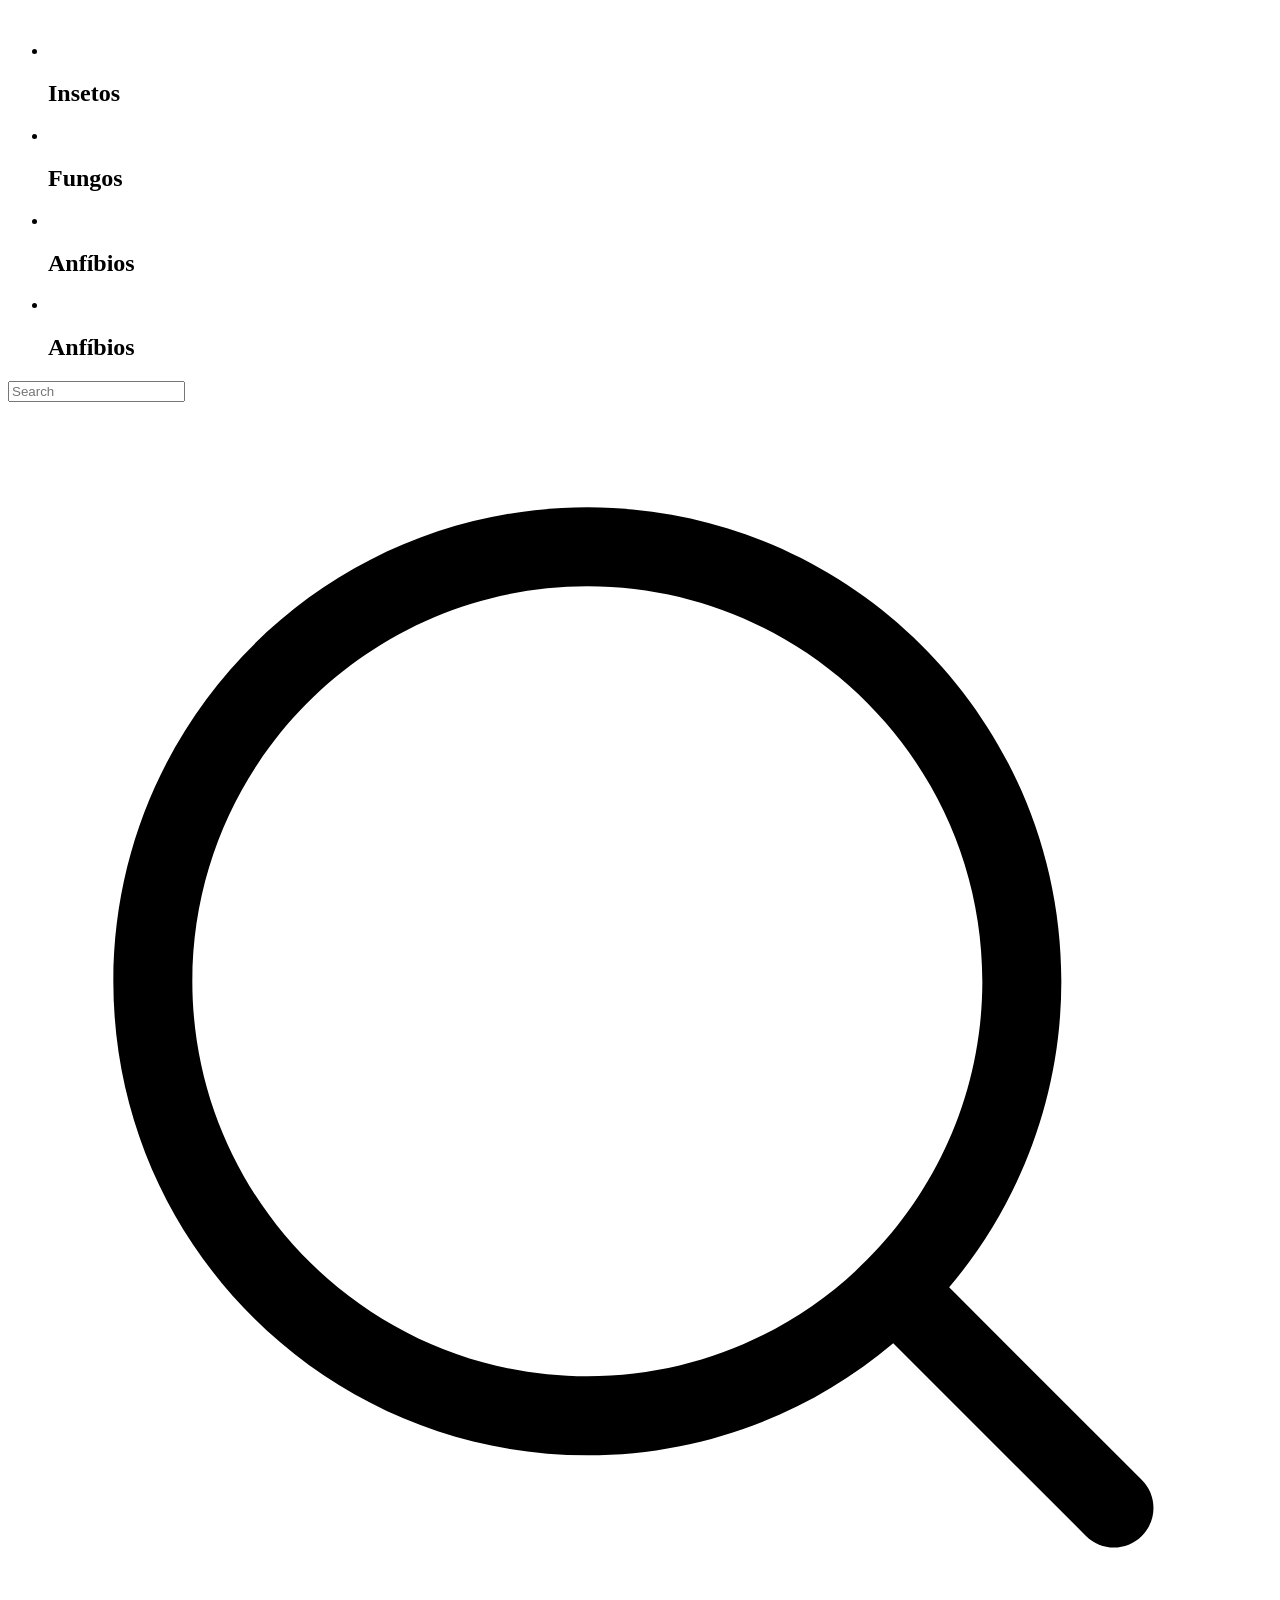
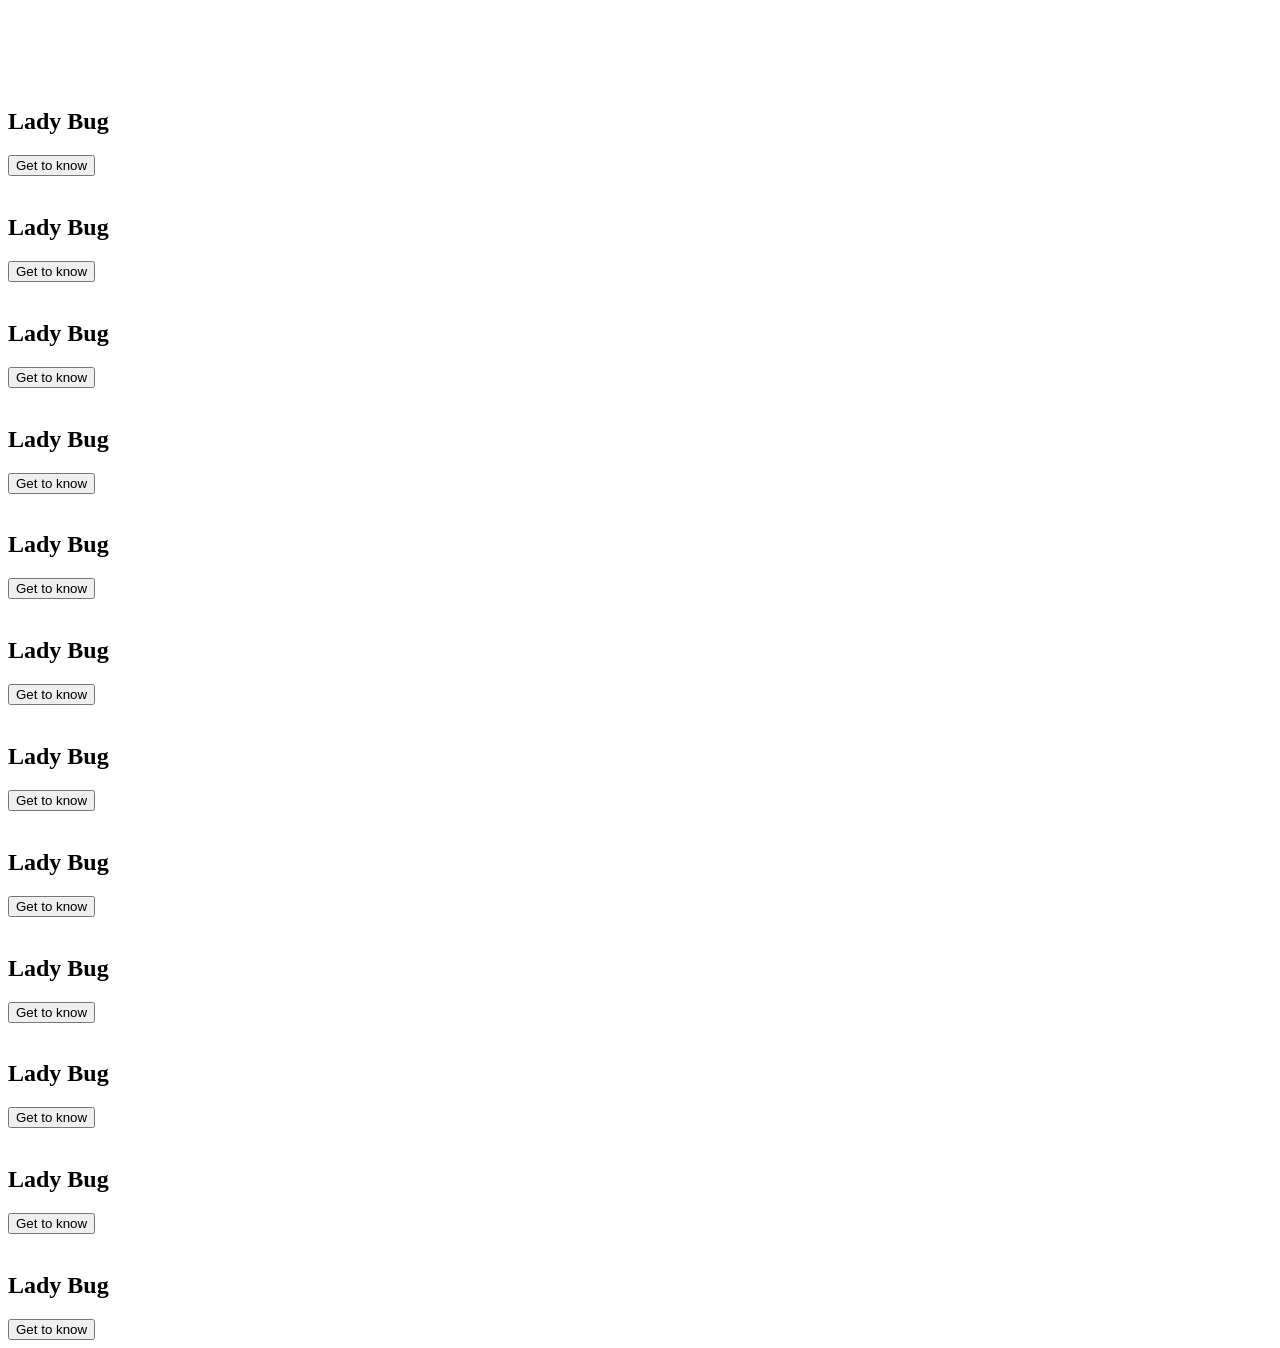
==== home.html @ d928d6bf "Update home.html" ====
<!DOCTYPE html>
<html lang="en">
<head>
    <meta charset="UTF-8">
    <meta name="viewport" content="width=device-width, initial-scale=1.0">
    <link rel="icon" href="#" type="image/x-icon">
    <link rel="Stylesheet" href="home.css">
    <title>Home</title>
</head>
<body>
    <aside class="leftAside">
        <div class="sidebar">
            <img src="https://placehold.co/200x74" alt="" class="logoimg">
            <ul class="content">
                <li class="item">
                    <img src="img/ladyBug.png" alt="">
                    <h1>Insetos</h1>
                </li>
                <li class="item">
                    <img src="img/ladyBug.png" alt="">
                    <h1>Fungos</h1>
                </li>
                <li class="item">
                    <img src="img/ladyBug.png" alt="">
                    <h1>Anfíbios</h1>
                </li>
                <li class="item">
                    <img src="img/ladyBug.png" alt="">
                    <h1>Anfíbios</h1>
                </li>
            </ul>
        </div>
    </aside>

    <main>
        <section class="cardsMain">
            <form class="search" action="/shop/category/all" accept-charset="UTF-8" method="get">
                <input class="input" type="search" placeholder="Search" id="searchbar">
                    <svg viewBox="0 0 24 24" aria-hidden="true" class="icon">
                        <g>
                            <path d="M21.53 20.47l-3.66-3.66C19.195 15.24 20 13.214 20 11c0-4.97-4.03-9-9-9s-9 4.03-9 9 4.03 9 9 9c2.215 0 4.24-.804 5.808-2.13l3.66 3.66c.147.146.34.22.53.22s.385-.073.53-.22c.295-.293.295-.767.002-1.06zM3.5 11c0-4.135 3.365-7.5 7.5-7.5s7.5 3.365 7.5 7.5-3.365 7.5-7.5 7.5-7.5-3.365-7.5-7.5z"></path>
                        </g>    
                    </svg>
            </form>
            <div class="containerCards">
                <div class="card1">
                    <img src="/img/clip.png" alt="">
                    <h1>Lady Bug</h1>
                    <button>Get to know</button>
                </div>
                <div class="card1">
                    <img src="/img/clip.png" alt="">
                    <h1>Lady Bug</h1>
                    <button>Get to know</button>
                </div>
                <div class="card1">
                    <img src="/img/clip.png" alt="">
                    <h1>Lady Bug</h1>
                    <button>Get to know</button>
                </div>
                <div class="card1">
                    <img src="/img/clip.png" alt="">
                    <h1>Lady Bug</h1>
                    <button>Get to know</button>
                </div>
                <div class="card1">
                    <img src="/img/clip.png" alt="">
                    <h1>Lady Bug</h1>
                    <button>Get to know</button>
                </div>
                <div class="card1">
                    <img src="/img/clip.png" alt="">
                    <h1>Lady Bug</h1>
                    <button>Get to know</button>
                </div>
                <div class="card1">
                    <img src="/img/clip.png" alt="">
                    <h1>Lady Bug</h1>
                    <button>Get to know</button>
                </div>
                <div class="card1">
                    <img src="/img/clip.png" alt="">
                    <h1>Lady Bug</h1>
                    <button>Get to know</button>
                </div>
                <div class="card1">
                    <img src="/img/clip.png" alt="">
                    <h1>Lady Bug</h1>
                    <button>Get to know</button>
                </div>
                <div class="card1">
                    <img src="/img/clip.png" alt="">
                    <h1>Lady Bug</h1>
                    <button>Get to know</button>
                </div>
                <div class="card1">
                    <img src="/img/clip.png" alt="">
                    <h1>Lady Bug</h1>
                    <button>Get to know</button>
                </div>
                <div class="card1">
                    <img src="/img/clip.png" alt="">
                    <h1>Lady Bug</h1>
                    <button>Get to know</button>
                </div>
            </div>
        </section>
    </main>
</body>
</html>
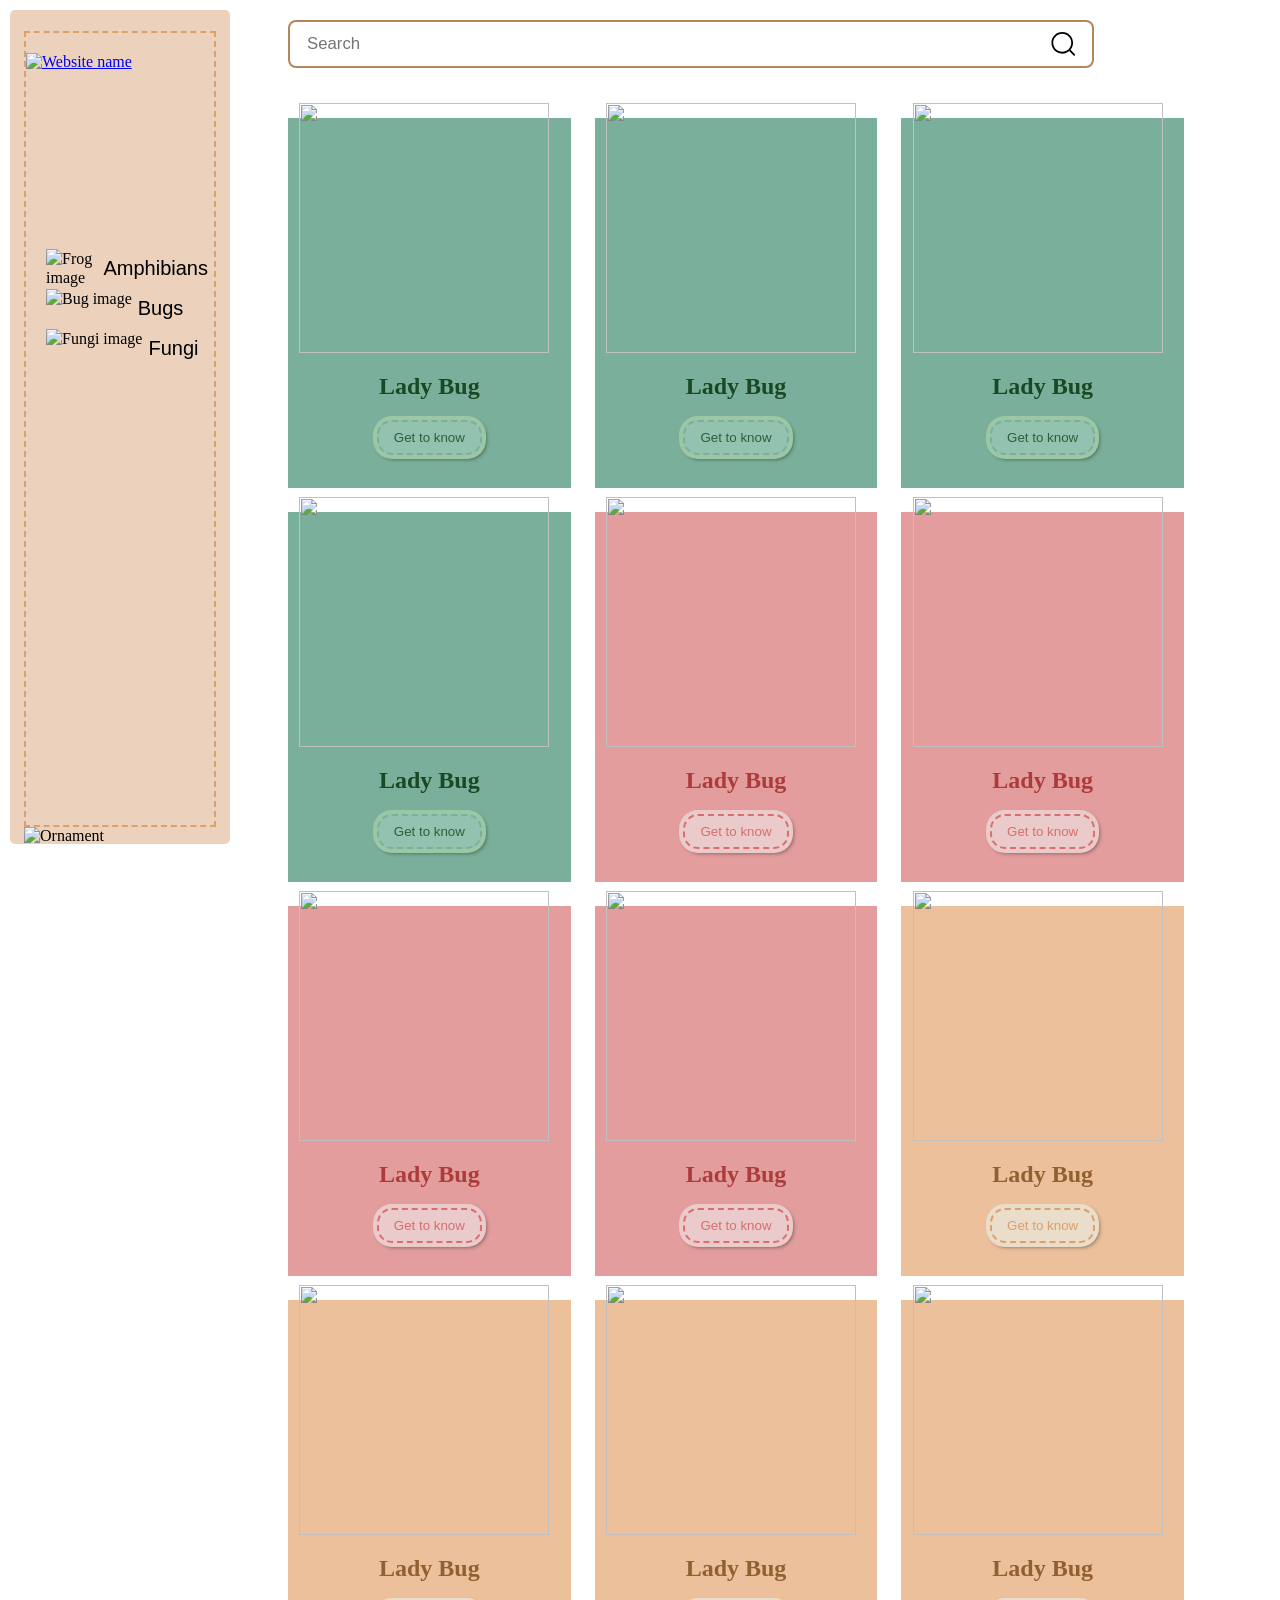
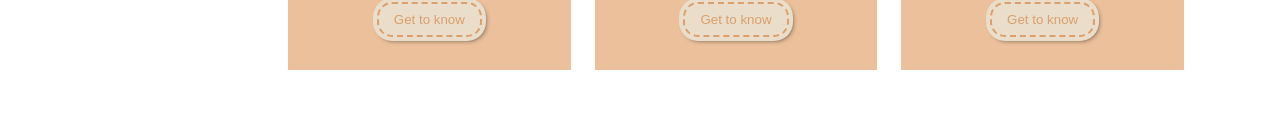
==== commit dabd3c6a: "Update home.html" ====
--- a/home.html
+++ b/home.html
@@ -3,33 +3,30 @@
 <head>
     <meta charset="UTF-8">
     <meta name="viewport" content="width=device-width, initial-scale=1.0">
-    <link rel="icon" href="#" type="image/x-icon">
+    <link rel="icon" href="img/ladyBug.png" type="image/x-icon">
     <link rel="Stylesheet" href="home.css">
     <title>Home</title>
 </head>
 <body>
     <aside class="leftAside">
         <div class="sidebar">
-            <img src="https://placehold.co/200x74" alt="" class="logoimg">
-            <ul class="content">
+            <a href="index.html"><img src="https://placehold.co/200x74" alt="Website name" class="logoimg"></a>
+            <ul class="content">             
                 <li class="item">
-                    <img src="img/ladyBug.png" alt="">
-                    <h1>Insetos</h1>
+                    <img src="img/ladyBug.png" alt="Frog image">
+                    <button class="amphib">Amphibians</button>
                 </li>
                 <li class="item">
-                    <img src="img/ladyBug.png" alt="">
-                    <h1>Fungos</h1>
+                    <img src="img/ladyBug.png" alt="Bug image">
+                    <button class="insec">Bugs</button>
                 </li>
                 <li class="item">
-                    <img src="img/ladyBug.png" alt="">
-                    <h1>Anfíbios</h1>
-                </li>
-                <li class="item">
-                    <img src="img/ladyBug.png" alt="">
-                    <h1>Anfíbios</h1>
+                    <img src="img/ladyBug.png" alt="Fungi image">
+                    <button class="fungi">Fungi</button>
                 </li>
             </ul>
         </div>
+        <img src="img/bottomSidebar.png" alt="Ornament" class="sidebarBottom">
     </aside>
 
     <main>
@@ -46,62 +43,62 @@
                 <div class="card1">
                     <img src="/img/clip.png" alt="">
                     <h1>Lady Bug</h1>
-                    <button>Get to know</button>
+                    <a href="pages/anfi1.html"><button class="amphibiansBtn">Get to know</button></a>
                 </div>
                 <div class="card1">
                     <img src="/img/clip.png" alt="">
                     <h1>Lady Bug</h1>
-                    <button>Get to know</button>
+                    <a href="pages/anfi2.html"><button class="amphibiansBtn">Get to know</button></a>
                 </div>
                 <div class="card1">
                     <img src="/img/clip.png" alt="">
                     <h1>Lady Bug</h1>
-                    <button>Get to know</button>
+                    <a href="pages/anfi3.html"><button class="amphibiansBtn">Get to know</button></a>
                 </div>
                 <div class="card1">
                     <img src="/img/clip.png" alt="">
                     <h1>Lady Bug</h1>
-                    <button>Get to know</button>
+                    <a href="pages/anfi4.html"><button class="amphibiansBtn">Get to know</button></a>
                 </div>
-                <div class="card1">
+                <div class="card2">
                     <img src="/img/clip.png" alt="">
                     <h1>Lady Bug</h1>
-                    <button>Get to know</button>
+                    <a href="pages/fungi1.html"><button class="fungBtn">Get to know</button></a>
                 </div>
-                <div class="card1">
+                <div class="card2">
                     <img src="/img/clip.png" alt="">
                     <h1>Lady Bug</h1>
-                    <button>Get to know</button>
+                    <a href="pages/fungi2.html"><button class="fungBtn">Get to know</button></a>
                 </div>
-                <div class="card1">
+                <div class="card2">
                     <img src="/img/clip.png" alt="">
                     <h1>Lady Bug</h1>
-                    <button>Get to know</button>
+                    <a href="pages/fungi3.html"><button class="fungBtn">Get to know</button></a>
                 </div>
-                <div class="card1">
+                <div class="card2">
                     <img src="/img/clip.png" alt="">
                     <h1>Lady Bug</h1>
-                    <button>Get to know</button>
+                    <a href="pages/fungi4.html"><button class="fungBtn">Get to know</button></a>
                 </div>
-                <div class="card1">
+                <div class="card3">
                     <img src="/img/clip.png" alt="">
                     <h1>Lady Bug</h1>
-                    <button>Get to know</button>
+                    <a href="pages/insect1.html"><button class="bugsBtn">Get to know</button></a>
                 </div>
-                <div class="card1">
+                <div class="card3">
                     <img src="/img/clip.png" alt="">
                     <h1>Lady Bug</h1>
-                    <button>Get to know</button>
+                    <a href="pages/insect2.html"><button class="bugsBtn">Get to know</button></a>
                 </div>
-                <div class="card1">
+                <div class="card3">
                     <img src="/img/clip.png" alt="">
                     <h1>Lady Bug</h1>
-                    <button>Get to know</button>
+                    <a href="pages/insect3.html"><button class="bugsBtn">Get to know</button></a>
                 </div>
-                <div class="card1">
+                <div class="card3">
                     <img src="/img/clip.png" alt="">
                     <h1>Lady Bug</h1>
-                    <button>Get to know</button>
+                    <a href="pages/insect4.html"><button class="bugsBtn">Get to know</button></a>
                 </div>
             </div>
         </section>
--- a/home.css
+++ b/home.css
@@ -0,0 +1,212 @@
+html{
+    scroll-behavior: smooth;
+    scrollbar-color:#b5855b rgb(234, 221, 202);
+}
+body{
+    margin: 0;
+    padding: 0;
+    box-sizing: border-box;
+    text-decoration: none;
+}
+
+/*Aside*/
+.leftAside{
+    background-color: #ecd2bc;
+    width: 15%;
+    padding: 21px 14px;
+    height: 88%;
+    margin: 10px;
+    position: fixed;
+    overflow: visible;
+    border-radius: 5px;
+    
+}
+.content img{
+    display: block;
+    height: 40px;
+    object-fit: contain;
+    transition: opacity .15s ease;
+}
+.insec, .fungi, .amphib{
+    font-size: 20px;
+    border: none;
+    outline: none;
+    background-color: transparent;
+    transition: 0.2s;
+}
+.item{
+    display: flex;
+    align-items: center;
+    line-height: 1.2;
+    text-decoration: none;
+    margin-left: 20px;
+}
+.item:hover{
+    transform: translateX(0.1rem) translateY(0.1rem);
+}
+.fungi:hover{
+    color: #ac3c3c;
+}
+.insec:hover{
+    color: #ac3c3c;
+}
+.amphib:hover{
+    color: #ac3c3c;
+}
+.content{
+    justify-content: center;
+    width: 100%;
+    height: 60%;
+    list-style: none;
+    display: flex;
+    flex-direction: column;
+    margin: 0;
+    padding: 0;
+}
+.logoimg{
+    margin-top: 20px;
+    display: block;
+    width: 100%;
+    height: auto;
+    max-width: 194px;
+}
+.sidebar{
+    border: 2px dashed #DAA06D;
+    height: 100%;
+}
+.sidebarBottom{
+    z-index: 999999;
+    height: 200px;
+    margin-top: -200px;
+}
+
+/*Searchbar*/
+.input{
+    border: none;
+    color: black;
+    font-size: 1.05rem;
+    height: 100%;
+    width: 100%;
+    outline: none;
+}
+.search{
+    border: 2px solid #b5855b;
+    border-radius: 8px;
+    font-family: inherit;
+    height: 48px;
+    width: 90%;
+    display: flex;
+    align-items: center;
+    justify-content: space-between;
+    padding: 0 15px;
+    box-sizing: border-box;
+}
+.icon{
+    height: 30px;
+}
+
+/*cards*/
+.cardsMain{
+    padding: 1.25rem 2rem 4rem;
+    width: 70%;
+    margin-left: 20%;
+}
+.containerCards{
+    margin-top: 50px;
+    display: grid;
+    grid-template-columns: auto auto auto;
+    gap: 1.5rem;
+}
+.card1{
+    color: #1b4824;
+    background-color: #7ab09b;
+    height: 370px;
+    padding-left: 10px;
+    padding-right: 10px;
+    display: flex;
+    align-items: center;
+    flex-direction: column;
+}
+.card1 img{
+    width: 250px;
+    height: 250px;
+    margin-top: -15px;
+    margin-left: -10px;
+}
+.card2{
+    color: #ac3c3c;
+    background-color: #e39d9d;
+    height: 370px;
+    padding-left: 10px;
+    padding-right: 10px;
+    display: flex;
+    align-items: center;
+    flex-direction: column;
+}
+.card2 img{
+    width: 250px;
+    height: 250px;
+    margin-top: -15px;
+    margin-left: -10px;
+}
+.card3{
+    color: #925f31;
+    background-color: #ebc09b;
+    height: 370px;
+    padding-left: 10px;
+    padding-right: 10px;
+    display: flex;
+    align-items: center;
+    flex-direction: column;
+}
+.card3 img{
+    width: 250px;
+    height: 250px;
+    margin-top: -15px;
+    margin-left: -10px;
+}
+.amphibiansBtn{
+    outline: none;
+    color: #2e5f38;
+    padding: 8px;
+    padding-left: 15px;
+    padding-right: 15px;
+    border: 2px dashed  #7ab09b;
+    border-radius: 15px;
+    background-color: #93c2b0;
+    box-shadow: 0 0 0 4px #9bc7a4, 2px 2px 4px 2px rgba(0, 0, 0, 0.5);
+    transition: .1s ease-in-out;
+}
+.fungBtn{
+    outline: none;
+    color: #da6d6d;
+    padding: 8px;
+    padding-left: 15px;
+    padding-right: 15px;
+    border: 2px dashed #da6d6d;
+    border-radius: 15px;
+    background-color: #eacaca;
+    box-shadow: 0 0 0 4px #eacaca, 2px 2px 4px 2px rgba(0, 0, 0, 0.5);
+    transition: .1s ease-in-out;
+}
+.bugsBtn{
+    outline: none;
+    color: #DAA06D;
+    padding: 8px;
+    padding-left: 15px;
+    padding-right: 15px;
+    border: 2px dashed #DAA06D;
+    border-radius: 15px;
+    background-color: #EADDCA;
+    box-shadow: 0 0 0 4px #EADDCA, 2px 2px 4px 2px rgba(0, 0, 0, 0.5);
+    transition: .1s ease-in-out;
+}
+.amphibiansBtn:hover{
+    transform: translateX(0.1rem) translateY(0.1rem);
+}
+.fungBtn:hover{
+    transform: translateX(0.1rem) translateY(0.1rem);
+}
+.bugsBtn:hover{
+    transform: translateX(0.1rem) translateY(0.1rem);
+}
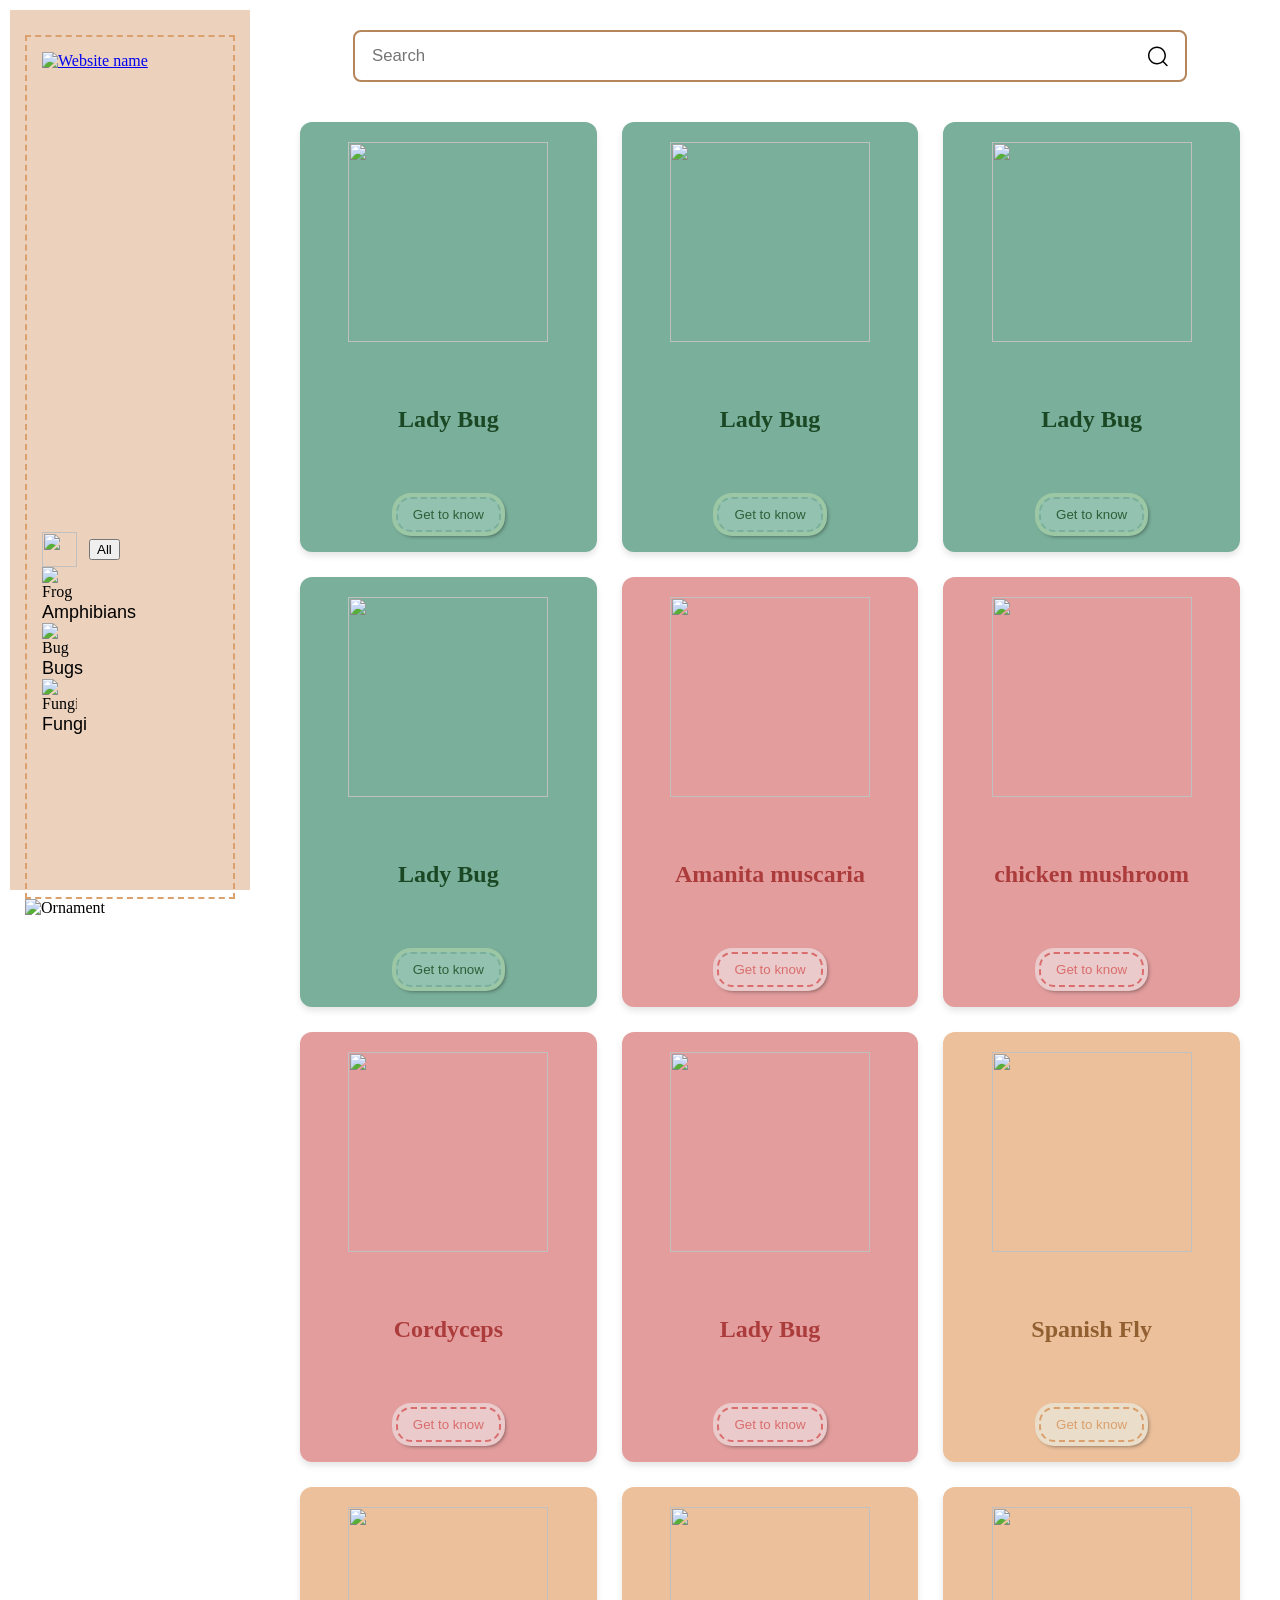
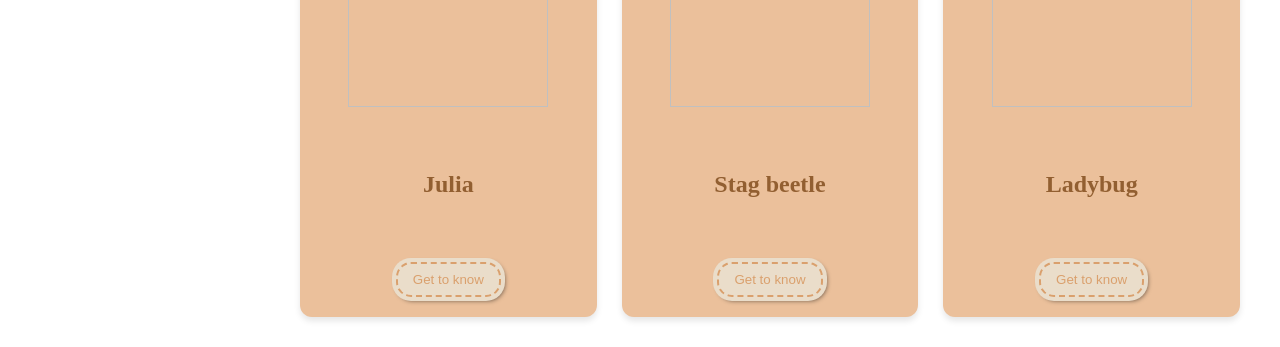
==== commit da737d3f: "Update home.html" ====
--- a/home.html
+++ b/home.html
@@ -3,26 +3,30 @@
 <head>
     <meta charset="UTF-8">
     <meta name="viewport" content="width=device-width, initial-scale=1.0">
-    <link rel="icon" href="img/ladyBug.png" type="image/x-icon">
+    <link rel="icon" href="img/cursor.png" type="image/x-icon">
     <link rel="Stylesheet" href="home.css">
     <title>Home</title>
 </head>
 <body>
     <aside class="leftAside">
         <div class="sidebar">
-            <a href="index.html"><img src="https://placehold.co/200x74" alt="Website name" class="logoimg"></a>
-            <ul class="content">             
+            <a href="index.html"><img src="/img/Logo.png" alt="Website name" class="logoimg"></a>
+            <ul class="content"> 
                 <li class="item">
-                    <img src="img/ladyBug.png" alt="Frog image">
-                    <button class="amphib">Amphibians</button>
+                    <img src="img/button.png" alt="">
+                    <button class="all filtBtn" data-filter="all">All</button>
+                </li>            
+                <li class="item1">
+                    <img src="img/frig.png" alt="Frog image">
+                    <button class="amphib filtBtn" data-filter="amphibians">Amphibians</button>
                 </li>
-                <li class="item">
+                <li class="item2">
                     <img src="img/ladyBug.png" alt="Bug image">
-                    <button class="insec">Bugs</button>
+                    <button class="insec filtBtn" data-filter="bugs">Bugs</button>
                 </li>
-                <li class="item">
-                    <img src="img/ladyBug.png" alt="Fungi image">
-                    <button class="fungi">Fungi</button>
+                <li class="item3">
+                    <img src="img/fungiRed.png" alt="Fungi image">
+                    <button class="fungi filtBtn" data-filter="fungi" >Fungi</button>
                 </li>
             </ul>
         </div>
@@ -40,68 +44,71 @@
                     </svg>
             </form>
             <div class="containerCards">
-                <div class="card1">
+                <div class="card1 cardItem" data-category="amphibians">
                     <img src="/img/clip.png" alt="">
                     <h1>Lady Bug</h1>
                     <a href="pages/anfi1.html"><button class="amphibiansBtn">Get to know</button></a>
                 </div>
-                <div class="card1">
+                <div class="card1 cardItem" data-category="amphibians">
                     <img src="/img/clip.png" alt="">
                     <h1>Lady Bug</h1>
                     <a href="pages/anfi2.html"><button class="amphibiansBtn">Get to know</button></a>
                 </div>
-                <div class="card1">
+                <div class="card1 cardItem" data-category="amphibians">
                     <img src="/img/clip.png" alt="">
                     <h1>Lady Bug</h1>
                     <a href="pages/anfi3.html"><button class="amphibiansBtn">Get to know</button></a>
                 </div>
-                <div class="card1">
+                <div class="card1 cardItem" data-category="amphibians">
                     <img src="/img/clip.png" alt="">
                     <h1>Lady Bug</h1>
                     <a href="pages/anfi4.html"><button class="amphibiansBtn">Get to know</button></a>
                 </div>
-                <div class="card2">
-                    <img src="/img/clip.png" alt="">
-                    <h1>Lady Bug</h1>
+                <div class="card2 cardItem" data-category="fungi">
+                    <img src="https://i.pinimg.com/736x/6e/81/ca/6e81ca3e9e887cd7a8405838d4e90f27.jpg" alt="">
+                    <h1>Amanita muscaria</h1>
                     <a href="pages/fungi1.html"><button class="fungBtn">Get to know</button></a>
                 </div>
-                <div class="card2">
-                    <img src="/img/clip.png" alt="">
-                    <h1>Lady Bug</h1>
+                <div class="card2 cardItem" data-category="fungi">
+                    <img src="https://i.pinimg.com/1200x/fd/af/0c/fdaf0c82fef21c7e775bfc7bf25bee79.jpg" alt="">
+                    <h1>chicken mushroom</h1>
                     <a href="pages/fungi2.html"><button class="fungBtn">Get to know</button></a>
                 </div>
-                <div class="card2">
-                    <img src="/img/clip.png" alt="">
-                    <h1>Lady Bug</h1>
+                <div class="card2 cardItem" data-category="fungi">
+                    <img src="https://i.pinimg.com/736x/3d/0f/07/3d0f07c2dfe5ad4619069c0d13fef7ac.jpg" alt="">
+                    <h1>Cordyceps</h1>
                     <a href="pages/fungi3.html"><button class="fungBtn">Get to know</button></a>
                 </div>
-                <div class="card2">
+                <div class="card2 cardItem" data-category="fungi">
                     <img src="/img/clip.png" alt="">
                     <h1>Lady Bug</h1>
                     <a href="pages/fungi4.html"><button class="fungBtn">Get to know</button></a>
                 </div>
-                <div class="card3">
-                    <img src="/img/clip.png" alt="">
-                    <h1>Lady Bug</h1>
+                <div class="card3 cardItem" data-category="bugs">
+                    <img src="https://upload.wikimedia.org/wikipedia/commons/thumb/6/6b/Lytta_vesicatoria_side2.jpg/960px-Lytta_vesicatoria_side2.jpg?utm_source=en.wiktionary.org&utm_campaign=index&utm_content=thumbnail" alt="">
+                    <h1>Spanish Fly</h1>
                     <a href="pages/insect1.html"><button class="bugsBtn">Get to know</button></a>
                 </div>
-                <div class="card3">
-                    <img src="/img/clip.png" alt="">
-                    <h1>Lady Bug</h1>
+                <div class="card3 cardItem" data-category="bugs">
+                    <img src="https://encrypted-tbn0.gstatic.com/images?q=tbn:ANd9GcRT7U1QT2E3iFwnr-1H0pffQs1axVUyK0WbF47-6WTXNWoKMLspP1-lCW0&s=10" alt="">
+                    <h1>Julia</h1>
                     <a href="pages/insect2.html"><button class="bugsBtn">Get to know</button></a>
                 </div>
-                <div class="card3">
-                    <img src="/img/clip.png" alt="">
-                    <h1>Lady Bug</h1>
+                <div class="card3 cardItem" data-category="bugs">
+                    <img src="https://ptes.org/wp-content/uploads/2019/06/stag-susan-berry-ptes-stag-beetles.jpg" alt="">
+                    <h1>Stag beetle</h1>
                     <a href="pages/insect3.html"><button class="bugsBtn">Get to know</button></a>
                 </div>
-                <div class="card3">
-                    <img src="/img/clip.png" alt="">
-                    <h1>Lady Bug</h1>
+                <div class="card3 cardItem" data-category="bugs">
+                    <img src="https://i.pinimg.com/1200x/b5/bf/87/b5bf8741a89571511ac3eaa64fcdf6be.jpg" alt="">
+                    <h1>Ladybug</h1>
                     <a href="pages/insect4.html"><button class="bugsBtn">Get to know</button></a>
                 </div>
             </div>
         </section>
     </main>
+<script>
+    
+</script>
 </body>
 </html>
--- a/home.css
+++ b/home.css
@@ -12,34 +12,38 @@
 /*Aside*/
 .leftAside{
     background-color: #ecd2bc;
-    width: 15%;
-    padding: 21px 14px;
-    height: 88%;
+    width: 240px;
+    min-width: 240px;
+    padding: 25px 15px;
+    height: calc(100vh - 20px);
     margin: 10px;
     position: fixed;
-    overflow: visible;
-    border-radius: 5px;
-    
+    flex-direction: column;
+    z-index: 9999;
+    box-sizing: border-box;
 }
 .content img{
     display: block;
-    height: 40px;
-    object-fit: contain;
-    transition: opacity .15s ease;
+    height: 35px;
+    width: 35px;
+    object-fit: contain;
 }
 .insec, .fungi, .amphib{
-    font-size: 20px;
+    font-size: 18px;
     border: none;
     outline: none;
     background-color: transparent;
+    cursor: pointer;
+    text-align: left;
+    padding: 0;
     transition: 0.2s;
 }
 .item{
     display: flex;
     align-items: center;
-    line-height: 1.2;
+    gap: 12px;
     text-decoration: none;
-    margin-left: 20px;
+    transition: transform 0.2s;
 }
 .item:hover{
     transform: translateX(0.1rem) translateY(0.1rem);
@@ -64,15 +68,20 @@
     padding: 0;
 }
 .logoimg{
-    margin-top: 20px;
+    margin: auto 0;
     display: block;
     width: 100%;
     height: auto;
-    max-width: 194px;
+    max-width: 100%;
+    padding: 0;
 }
 .sidebar{
     border: 2px dashed #DAA06D;
     height: 100%;
+    display: flex;
+    flex-direction: column;
+    padding: 15px;
+    justify-content: space-between;
 }
 .sidebarBottom{
     z-index: 999999;
@@ -88,82 +97,98 @@
     height: 100%;
     width: 100%;
     outline: none;
+    background-color: transparent;
 }
 .search{
     border: 2px solid #b5855b;
     border-radius: 8px;
-    font-family: inherit;
     height: 48px;
-    width: 90%;
-    display: flex;
+    display: flex;
+    width: 100%;
+    max-width: 800px;
     align-items: center;
     justify-content: space-between;
     padding: 0 15px;
-    box-sizing: border-box;
 }
 .icon{
-    height: 30px;
+    height: 25px;
+    width: auto;
+    margin-left: 10px;
 }
 
 /*cards*/
 .cardsMain{
-    padding: 1.25rem 2rem 4rem;
-    width: 70%;
-    margin-left: 20%;
+    flex: 1;
+    margin-left: 260px;
+    padding: 30px 40px;
+    display: flex;
+    flex-direction: column;
+    align-items: center;
+    box-sizing: border-box;
 }
 .containerCards{
-    margin-top: 50px;
+    margin-top: 40px;
+    width: 100%;
     display: grid;
-    grid-template-columns: auto auto auto;
-    gap: 1.5rem;
+    grid-template-columns: repeat(auto-fit, minmax(260px, 1fr));
+    gap: 25px;
 }
 .card1{
     color: #1b4824;
     background-color: #7ab09b;
-    height: 370px;
-    padding-left: 10px;
-    padding-right: 10px;
-    display: flex;
-    align-items: center;
-    flex-direction: column;
+    height: 390px;
+    padding: 20px 15px;
+    display: flex;
+    align-items: center;
+    flex-direction: column;
+    justify-content: space-between;
+    border-radius: 12px;
+    text-align: center;
+    box-shadow: 0 4px 6px rgba(0, 0, 0, 0.1);
 }
 .card1 img{
-    width: 250px;
-    height: 250px;
-    margin-top: -15px;
-    margin-left: -10px;
+    width: 100%;
+    max-width: 200px;
+    height: 200px;
+    object-fit: contain;
 }
 .card2{
     color: #ac3c3c;
     background-color: #e39d9d;
-    height: 370px;
-    padding-left: 10px;
-    padding-right: 10px;
-    display: flex;
-    align-items: center;
-    flex-direction: column;
+    height: 390px;
+    padding: 20px 15px;
+    display: flex;
+    align-items: center;
+    flex-direction: column;
+    justify-content: space-between;
+    border-radius: 12px;
+    text-align: center;
+    box-shadow: 0 4px 6px rgba(0, 0, 0, 0.1);
 }
 .card2 img{
-    width: 250px;
-    height: 250px;
-    margin-top: -15px;
-    margin-left: -10px;
+    width: 100%;
+    max-width: 200px;
+    height: 200px;
+    object-fit: contain;
 }
 .card3{
     color: #925f31;
     background-color: #ebc09b;
-    height: 370px;
-    padding-left: 10px;
-    padding-right: 10px;
-    display: flex;
-    align-items: center;
-    flex-direction: column;
+    height: 390px;
+    padding: 20px 15px;
+    display: flex;
+    align-items: center;
+    flex-direction: column;
+    justify-content: space-between;
+    border-radius: 12px;
+    text-align: center;
+    box-shadow: 0 4px 6px rgba(0, 0, 0, 0.1);
 }
 .card3 img{
-    width: 250px;
-    height: 250px;
-    margin-top: -15px;
-    margin-left: -10px;
+    width: 100%;
+    max-width: 200px;
+    height: 200px;
+    object-fit: contain;
 }
 .amphibiansBtn{
     outline: none;
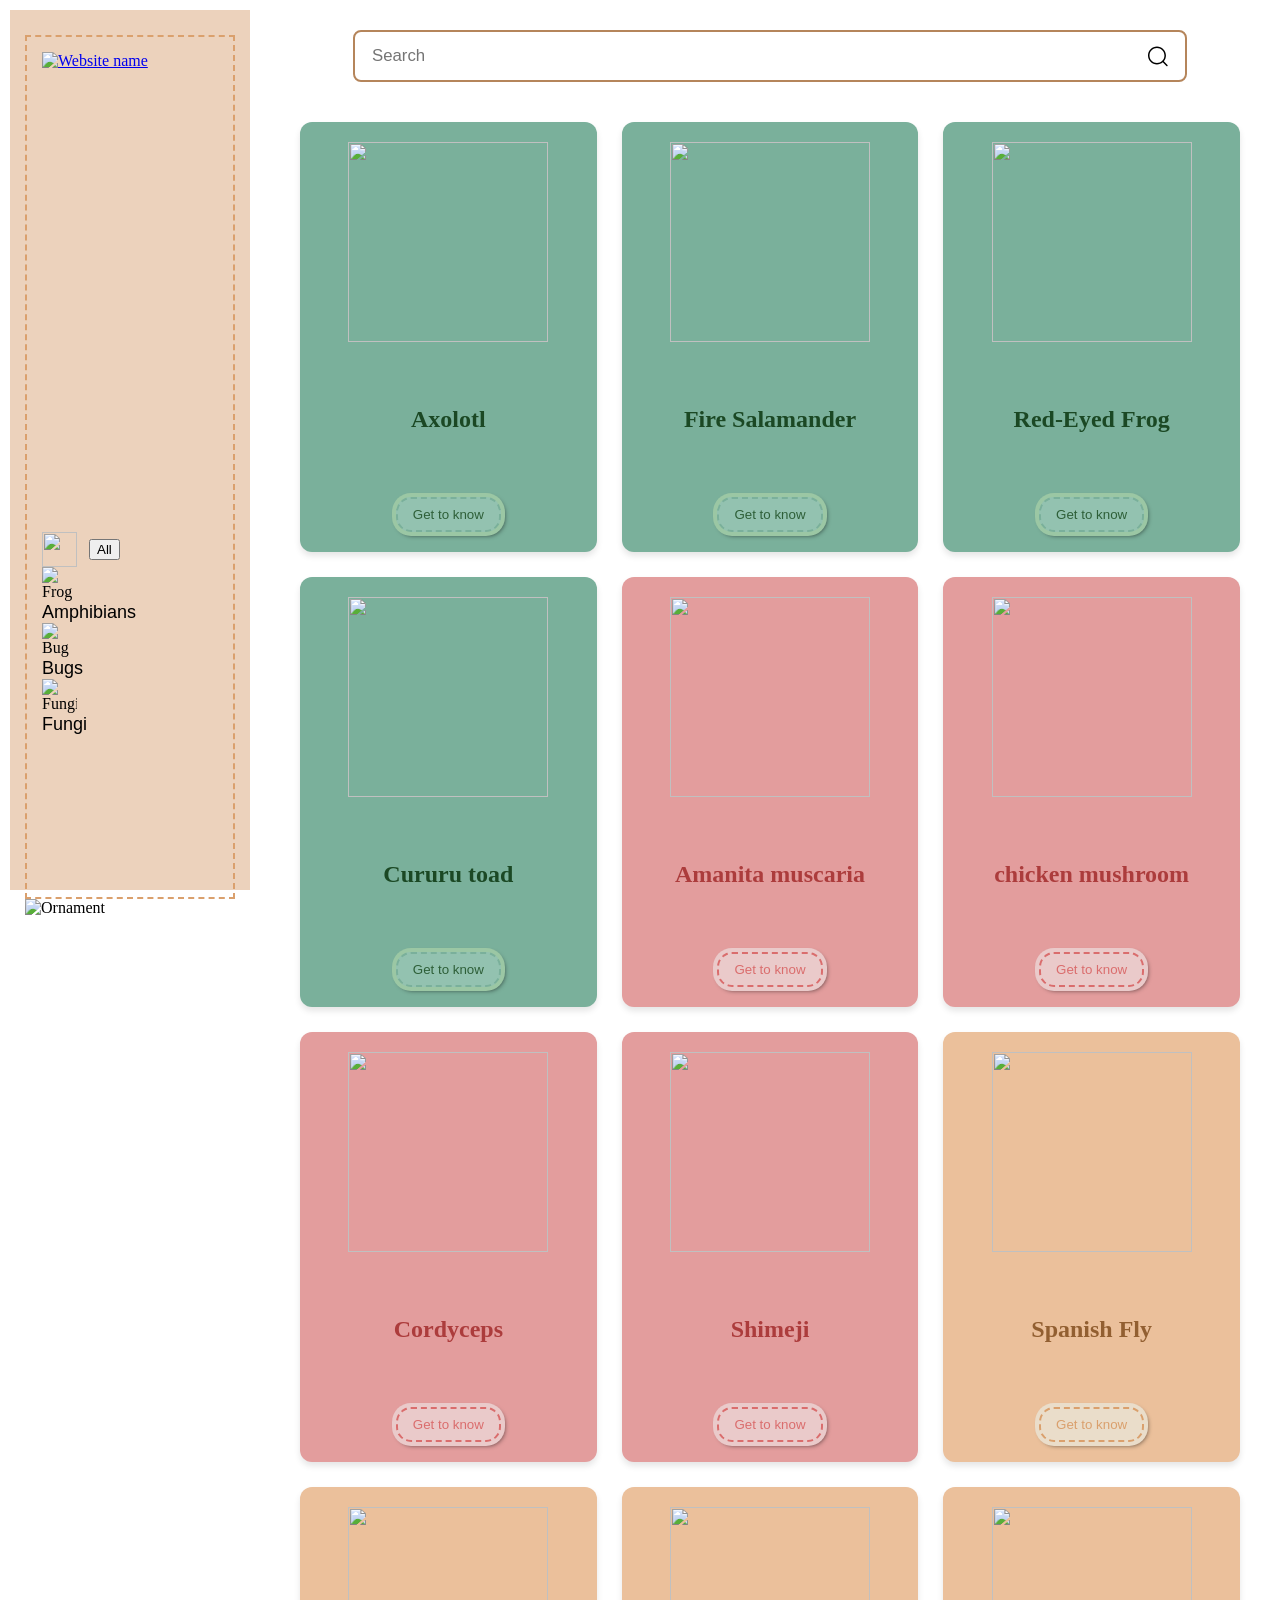
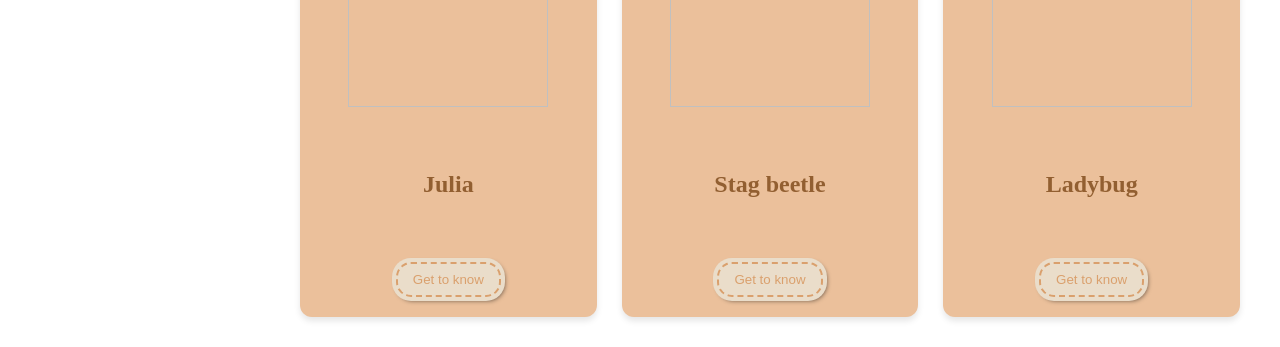
==== commit 13639c6f: "Update home.html" ====
--- a/home.html
+++ b/home.html
@@ -45,23 +45,23 @@
             </form>
             <div class="containerCards">
                 <div class="card1 cardItem" data-category="amphibians">
-                    <img src="/img/clip.png" alt="">
-                    <h1>Lady Bug</h1>
+                    <img src="https://encrypted-tbn0.gstatic.com/images?q=tbn:ANd9GcR4iRVi83eMPEEp6qW6ABsZSTDUVIH0RdV8EbfCuzf63D9L04d49b-9_4Y&s=10" alt="">
+                    <h1>Axolotl</h1>
                     <a href="pages/anfi1.html"><button class="amphibiansBtn">Get to know</button></a>
                 </div>
                 <div class="card1 cardItem" data-category="amphibians">
-                    <img src="/img/clip.png" alt="">
-                    <h1>Lady Bug</h1>
+                    <img src="https://reptichip.com/cdn/shop/articles/Best_Substrate_for_a_Fire_salamander_Salamandra_salamandra_ReptiChip_4b4db110-6c22-4636-ba46-1f51c4403b99_600x.png?v=1755722404" alt="">
+                    <h1>Fire Salamander</h1>
                     <a href="pages/anfi2.html"><button class="amphibiansBtn">Get to know</button></a>
                 </div>
                 <div class="card1 cardItem" data-category="amphibians">
-                    <img src="/img/clip.png" alt="">
-                    <h1>Lady Bug</h1>
+                    <img src="https://upload.wikimedia.org/wikipedia/commons/0/07/Agalychnis_callidryas.jpg" alt="">
+                    <h1>Red-Eyed Frog</h1>
                     <a href="pages/anfi3.html"><button class="amphibiansBtn">Get to know</button></a>
                 </div>
                 <div class="card1 cardItem" data-category="amphibians">
-                    <img src="/img/clip.png" alt="">
-                    <h1>Lady Bug</h1>
+                    <img src="https://encrypted-tbn0.gstatic.com/images?q=tbn:ANd9GcTcgFvt_3I_F5tQfAS-waDPeZEHaptv47ZnrBu9thtscP453H5Vra-VCno&s=10" alt="">
+                    <h1>Cururu toad</h1>
                     <a href="pages/anfi4.html"><button class="amphibiansBtn">Get to know</button></a>
                 </div>
                 <div class="card2 cardItem" data-category="fungi">
@@ -80,8 +80,8 @@
                     <a href="pages/fungi3.html"><button class="fungBtn">Get to know</button></a>
                 </div>
                 <div class="card2 cardItem" data-category="fungi">
-                    <img src="/img/clip.png" alt="">
-                    <h1>Lady Bug</h1>
+                    <img src="https://i.pinimg.com/736x/40/94/76/40947610624bbc19be8af1050a38c9c1.jpg" alt="">
+                    <h1>Shimeji</h1>
                     <a href="pages/fungi4.html"><button class="fungBtn">Get to know</button></a>
                 </div>
                 <div class="card3 cardItem" data-category="bugs">
@@ -108,7 +108,38 @@
         </section>
     </main>
 <script>
-    
+    const srchBar = document.getElementById('searchbar');
+    const filtButtons = document.querySelectorAll('.filtBtn');
+    const alCards = document.querySelectorAll('.cardItem');
+
+    let selectedCategory = 'all';
+
+    function applyFilter() {
+        const srchText = srchBar.value.toLowerCase();
+
+        alCards.forEach(card => {
+            const cardCategory = card.getAttribute('data-category');
+            const cardTitle = card.querySelector('h1').textContent.toLowerCase();
+
+            const categoryMatch = (selectedCategory === 'all' || cardCategory === selectedCategory);
+            const searchMatch = cardTitle.includes(srchText);
+
+            if (categoryMatch && searchMatch) {
+                card.style.display = 'flex';
+            } else {
+                card.style.display = 'none';
+            }
+        });
+    }
+
+    srchBar.addEventListener('input', applyFilter);
+
+    filtButtons.forEach(button => {
+        button.addEventListener('click', () => {
+            selectedCategory = button.getAttribute('data-filter');
+            applyFilter();
+        });
+    });
 </script>
 </body>
 </html>
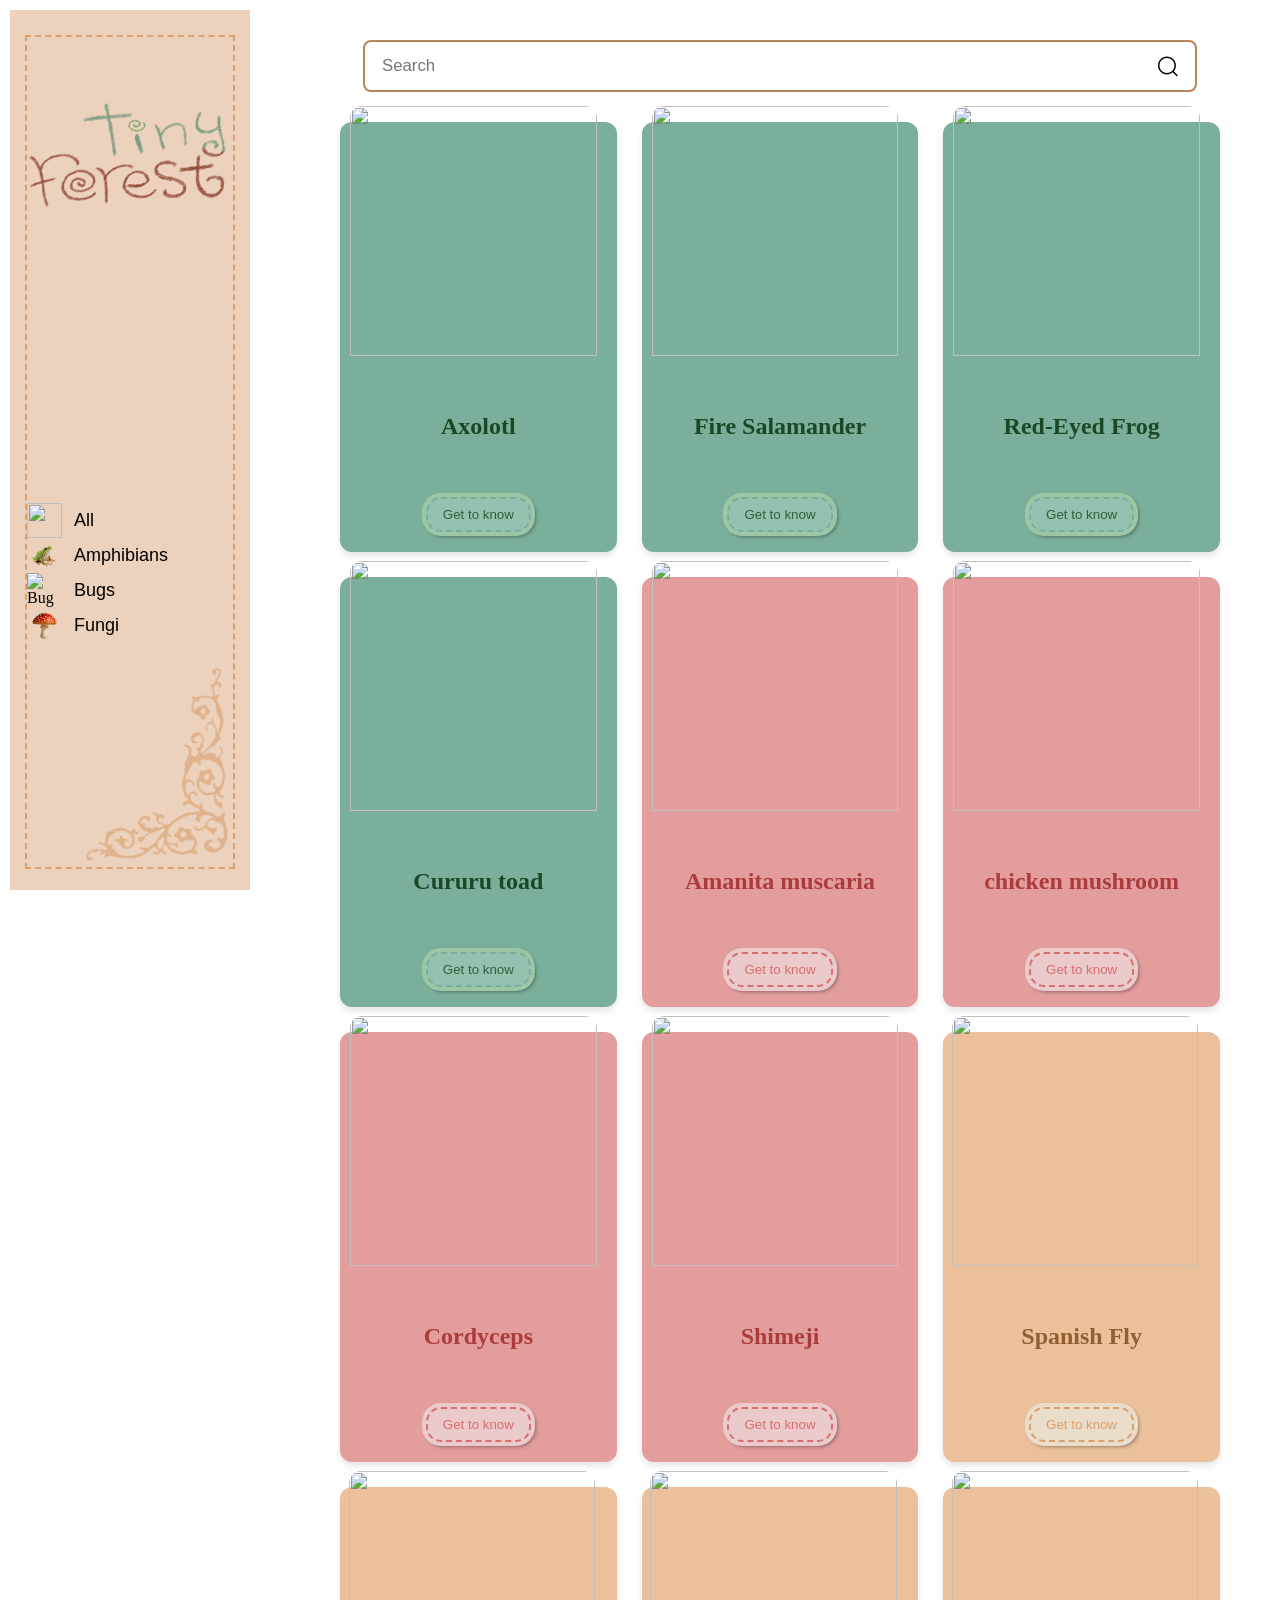
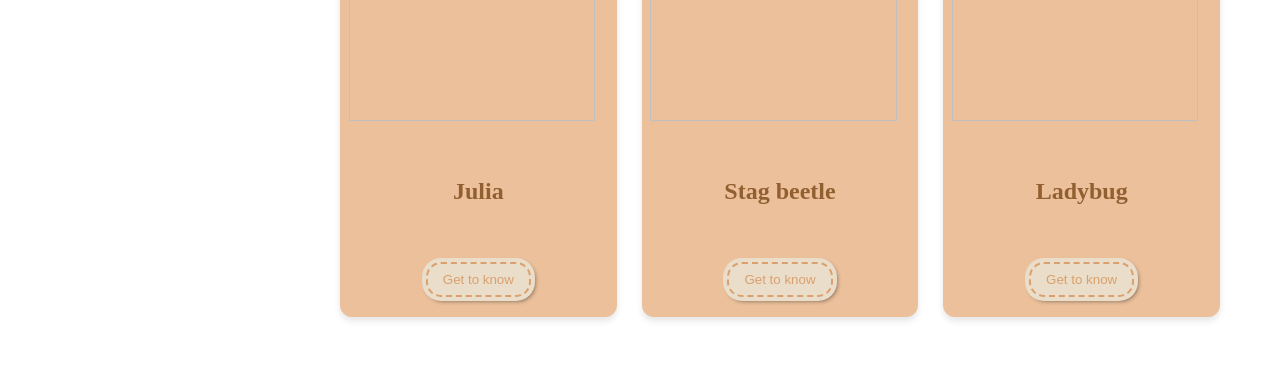
==== commit 6f79b454: "Update home.html" ====
--- a/home.html
+++ b/home.html
@@ -8,9 +8,18 @@
     <title>Home</title>
 </head>
 <body>
+    <header class="mobileHeader">
+        <a href="index.html">
+            <img src="img/Logo.png" class="logo" alt="Logo image">
+        </a>
+        <a href="home.html">
+            <button class="btnHeader">Get to know more</button>
+        </a>
+    </header>
+
     <aside class="leftAside">
         <div class="sidebar">
-            <a href="index.html"><img src="/img/Logo.png" alt="Website name" class="logoimg"></a>
+            <a href="index.html"><img src="img/Logo.png" alt="Website name" class="logoimg"></a>
             <ul class="content"> 
                 <li class="item">
                     <img src="img/button.png" alt="">
--- a/home.css
+++ b/home.css
@@ -1,16 +1,17 @@
-html{
+html {
     scroll-behavior: smooth;
-    scrollbar-color:#b5855b rgb(234, 221, 202);
-}
-body{
+    scrollbar-color: #b5855b rgb(234, 221, 202);
+}
+body {
     margin: 0;
     padding: 0;
     box-sizing: border-box;
     text-decoration: none;
+    min-height: 100vh;
 }
 
 /*Aside*/
-.leftAside{
+.leftAside {
     background-color: #ecd2bc;
     width: 240px;
     min-width: 240px;
@@ -18,17 +19,21 @@
     height: calc(100vh - 20px);
     margin: 10px;
     position: fixed;
+    top: 0;
+    left: 0;
     flex-direction: column;
     z-index: 9999;
     box-sizing: border-box;
-}
-.content img{
+    display: flex;
+    overflow-y: auto;
+}
+.content img {
     display: block;
     height: 35px;
     width: 35px;
     object-fit: contain;
 }
-.insec, .fungi, .amphib{
+.insec, .fungi, .amphib, .all {
     font-size: 18px;
     border: none;
     outline: none;
@@ -38,26 +43,27 @@
     padding: 0;
     transition: 0.2s;
 }
-.item{
+.item, .item1, .item2, .item3 {
     display: flex;
     align-items: center;
     gap: 12px;
     text-decoration: none;
+    z-index: 999999;
     transition: transform 0.2s;
 }
-.item:hover{
+.item:hover, .item1:hover, .item2:hover, .item3:hover {
     transform: translateX(0.1rem) translateY(0.1rem);
 }
-.fungi:hover{
+.fungi:hover {
     color: #ac3c3c;
 }
-.insec:hover{
+.insec:hover {
     color: #ac3c3c;
 }
-.amphib:hover{
+.amphib:hover {
     color: #ac3c3c;
 }
-.content{
+.content {
     justify-content: center;
     width: 100%;
     height: 60%;
@@ -67,30 +73,46 @@
     margin: 0;
     padding: 0;
 }
-.logoimg{
+.logoimg {
     margin: auto 0;
     display: block;
     width: 100%;
-    height: auto;
+    height: 150px;
     max-width: 100%;
     padding: 0;
 }
-.sidebar{
+.sidebar {
     border: 2px dashed #DAA06D;
     height: 100%;
     display: flex;
     flex-direction: column;
-    padding: 15px;
-    justify-content: space-between;
-}
-.sidebarBottom{
-    z-index: 999999;
+    justify-content: space-around;
+    margin-bottom: -5px;
+}
+.sidebarBottom {
     height: 200px;
     margin-top: -200px;
-}
-
-/*Searchbar*/
-.input{
+    margin-left: 12px;
+}
+.mobileHeader {
+    display: none;
+}
+
+/* Searchbar */
+.search {
+    border: 2px solid #b5855b;
+    border-radius: 8px;
+    height: 48px;
+    display: flex;
+    width: 100%;
+    max-width: 800px;
+    align-items: center;
+    justify-content: space-between;
+    padding: 0 15px;
+    background-color: white;
+    margin-bottom: 30px;
+}
+.input {
     border: none;
     color: black;
     font-size: 1.05rem;
@@ -99,41 +121,38 @@
     outline: none;
     background-color: transparent;
 }
-.search{
-    border: 2px solid #b5855b;
-    border-radius: 8px;
-    height: 48px;
-    display: flex;
-    width: 100%;
-    max-width: 800px;
-    align-items: center;
-    justify-content: space-between;
-    padding: 0 15px;
-}
-.icon{
+.icon {
     height: 25px;
     width: auto;
     margin-left: 10px;
-}
-
-/*cards*/
-.cardsMain{
+    cursor: pointer;
+}
+
+/* Cards */
+.cardsMain {
+    padding: 20px 40px 40px 40px;
+    display: flex;
+    flex-direction: column;
+    align-items: center;
+    box-sizing: border-box;
+    width: 100%;
+}
+main {
     flex: 1;
-    margin-left: 260px;
-    padding: 30px 40px;
-    display: flex;
-    flex-direction: column;
-    align-items: center;
+    margin-left: 280px;
+    padding: 20px;
+    width: calc(100% - 280px);
+    min-height: 100vh;
     box-sizing: border-box;
 }
-.containerCards{
-    margin-top: 40px;
+.containerCards {
+    margin-top: 0;
     width: 100%;
     display: grid;
     grid-template-columns: repeat(auto-fit, minmax(260px, 1fr));
     gap: 25px;
 }
-.card1{
+.card1 {
     color: #1b4824;
     background-color: #7ab09b;
     height: 390px;
@@ -146,13 +165,15 @@
     text-align: center;
     box-shadow: 0 4px 6px rgba(0, 0, 0, 0.1);
 }
-.card1 img{
-    width: 100%;
-    max-width: 200px;
-    height: 200px;
-    object-fit: contain;
-}
-.card2{
+.card1 img {
+    width: 100%;
+    height: 250px;
+    object-fit: cover;
+    margin-top: -36px;
+    margin-left: -10px;
+    border-radius: 12px 12px 0 0;
+}
+.card2 {
     color: #ac3c3c;
     background-color: #e39d9d;
     height: 390px;
@@ -165,13 +186,15 @@
     text-align: center;
     box-shadow: 0 4px 6px rgba(0, 0, 0, 0.1);
 }
-.card2 img{
-    width: 100%;
-    max-width: 200px;
-    height: 200px;
-    object-fit: contain;
-}
-.card3{
+.card2 img {
+    width: 100%;
+    height: 250px;
+    object-fit: cover;
+    margin-top: -36px;
+    margin-left: -10px;
+    border-radius: 12px 12px 0 0;
+}
+.card3 {
     color: #925f31;
     background-color: #ebc09b;
     height: 390px;
@@ -184,25 +207,28 @@
     text-align: center;
     box-shadow: 0 4px 6px rgba(0, 0, 0, 0.1);
 }
-.card3 img{
-    width: 100%;
-    max-width: 200px;
-    height: 200px;
-    object-fit: contain;
-}
-.amphibiansBtn{
+.card3 img {
+    width: 100%;
+    height: 250px;
+    object-fit: cover;
+    margin-top: -36px;
+    margin-left: -13px;
+    border-radius: 12px 12px 0 0;
+}
+.amphibiansBtn {
     outline: none;
     color: #2e5f38;
     padding: 8px;
     padding-left: 15px;
     padding-right: 15px;
-    border: 2px dashed  #7ab09b;
+    border: 2px dashed #7ab09b;
     border-radius: 15px;
     background-color: #93c2b0;
     box-shadow: 0 0 0 4px #9bc7a4, 2px 2px 4px 2px rgba(0, 0, 0, 0.5);
     transition: .1s ease-in-out;
-}
-.fungBtn{
+    cursor: pointer;
+}
+.fungBtn {
     outline: none;
     color: #da6d6d;
     padding: 8px;
@@ -213,8 +239,9 @@
     background-color: #eacaca;
     box-shadow: 0 0 0 4px #eacaca, 2px 2px 4px 2px rgba(0, 0, 0, 0.5);
     transition: .1s ease-in-out;
-}
-.bugsBtn{
+    cursor: pointer;
+}
+.bugsBtn {
     outline: none;
     color: #DAA06D;
     padding: 8px;
@@ -225,13 +252,174 @@
     background-color: #EADDCA;
     box-shadow: 0 0 0 4px #EADDCA, 2px 2px 4px 2px rgba(0, 0, 0, 0.5);
     transition: .1s ease-in-out;
-}
-.amphibiansBtn:hover{
+    cursor: pointer;
+}
+.amphibiansBtn:hover, .fungBtn:hover, .bugsBtn:hover {
     transform: translateX(0.1rem) translateY(0.1rem);
 }
-.fungBtn:hover{
-    transform: translateX(0.1rem) translateY(0.1rem);
-}
-.bugsBtn:hover{
-    transform: translateX(0.1rem) translateY(0.1rem);
-}
+
+/* Media queries*/
+@media (max-width: 1024px) {
+    .leftAside {
+        width: 200px;
+        min-width: 200px;
+        padding: 20px 12px;
+    }
+    main {
+        margin-left: 220px;
+        width: calc(100% - 220px);
+        padding: 15px;
+    }
+    .cardsMain {
+        padding: 15px 20px 30px 20px;
+    }
+    .containerCards {
+        grid-template-columns: repeat(auto-fit, minmax(220px, 1fr));
+        gap: 20px;
+    }
+}
+
+@media (max-width: 768px) {
+    .leftAside {
+        display: none;
+    }
+    .mobileHeader {
+        display: flex;
+        justify-content: space-between;
+        align-items: center;
+        width: 100%;
+        height: 65px;
+        background-color: #f7ede2;
+        padding: 10px 20px;
+        box-sizing: border-box;
+        position: sticky;
+        top: 0;
+        z-index: 1000;
+        box-shadow: 0 2px 8px rgba(0, 0, 0, 0.1);
+    }
+    .mobileHeader .logo {
+        background-color: rgb(197, 231, 162);
+        height: 40px;
+        width: auto;
+        border-radius: 50px;
+        padding: 3px 10px;
+    }
+    .btnHeader {
+        outline: none;
+        color: #DAA06D;
+        padding: 6px 14px;
+        font-size: 13px;
+        border: 2px dashed #DAA06D;
+        border-radius: 15px;
+        background-color: #EADDCA;
+        box-shadow: 0 0 0 3px #EADDCA, 1px 1px 3px rgba(0, 0, 0, 0.3);
+        transition: .1s ease-in-out;
+        cursor: pointer;
+    }
+    .btnHeader:hover {
+        transform: translate(1px, 1px);
+    }
+    main {
+        margin-left: 0;
+        width: 100%;
+        padding: 0;
+        min-height: auto;
+    }
+    .cardsMain {
+        padding: 15px 15px 30px 15px;
+        width: 100%;
+        box-sizing: border-box;
+    }
+    .search {
+        max-width: 100%;
+        height: 42px;
+        font-size: 14px;
+        margin-bottom: 20px;
+        padding: 0 12px;
+    }
+    .input {
+        font-size: 14px;
+    }
+    .icon {
+        height: 18px;
+        min-width: 18px;
+    }
+    .containerCards {
+        display: grid;
+        grid-template-columns: repeat(2, 1fr);
+        gap: 12px;
+        margin-top: 0;
+        width: 100%;
+    }
+    .card1, .card2, .card3 {
+        height: 300px;
+        padding: 12px 10px;
+        border-radius: 10px;
+    }
+    .card1 img, .card2 img, .card3 img {
+        height: 160px;
+        width: calc(100% + 20px);
+        margin-left: 0;
+        margin-top: -8px;
+        border-radius: 10px 10px 0 0;
+    }
+    .card1 h1, .card2 h1, .card3 h1 {
+        font-size: 14px;
+        margin: 5px 0;
+    }
+    .amphibiansBtn, .fungBtn, .bugsBtn {
+        font-size: 11px;
+        padding: 5px 12px;
+        box-shadow: 0 0 0 3px #9bc7a4, 1px 1px 3px rgba(0, 0, 0, 0.3);
+    }
+}
+
+@media (max-width: 480px) {
+    .mobileHeader {
+        height: 55px;
+        padding: 6px 12px;
+    }
+    .mobileHeader .logo {
+        height: 32px;
+    }
+    .btnHeader {
+        font-size: 11px;
+        padding: 4px 10px;
+    }
+    .cardsMain {
+        padding: 10px 10px 20px 10px;
+    }
+    .search {
+        height: 36px;
+        padding: 0 10px;
+        margin-bottom: 15px;
+    }
+    .input {
+        font-size: 12px;
+    }
+    .icon {
+        height: 15px;
+        min-width: 15px;
+    }
+    .containerCards {
+        gap: 10px;
+    }
+    .card1, .card2, .card3 {
+        height: 250px;
+        padding: 10px 8px;
+        border-radius: 8px;
+    }
+    .card1 img, .card2 img, .card3 img {
+        height: 130px;
+        width: calc(100% + 20px);
+        margin-left: 0;
+        border-radius: 10px 10px 0 0;
+    }
+    .card1 h1, .card2 h1, .card3 h1 {
+        font-size: 12px;
+    }
+    .amphibiansBtn, .fungBtn, .bugsBtn {
+        font-size: 10px;
+        padding: 4px 8px;
+    }
+}
